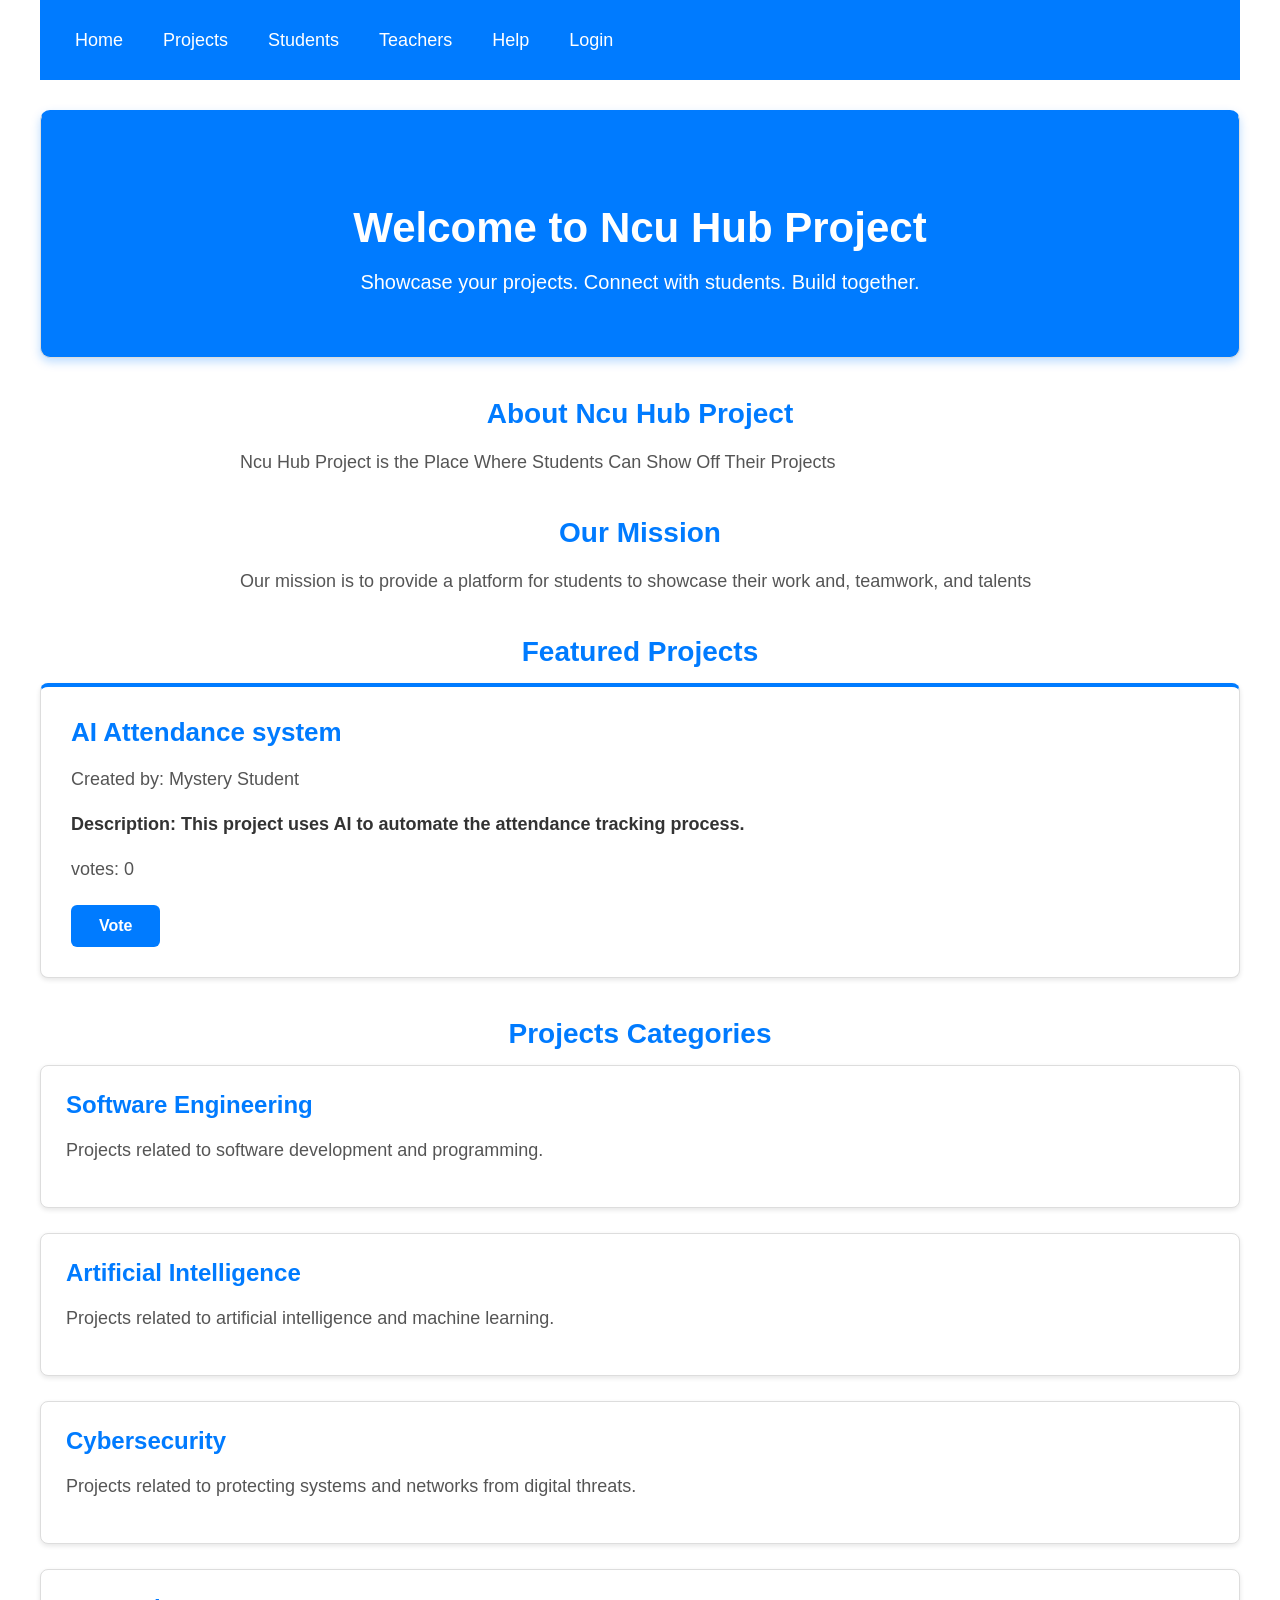
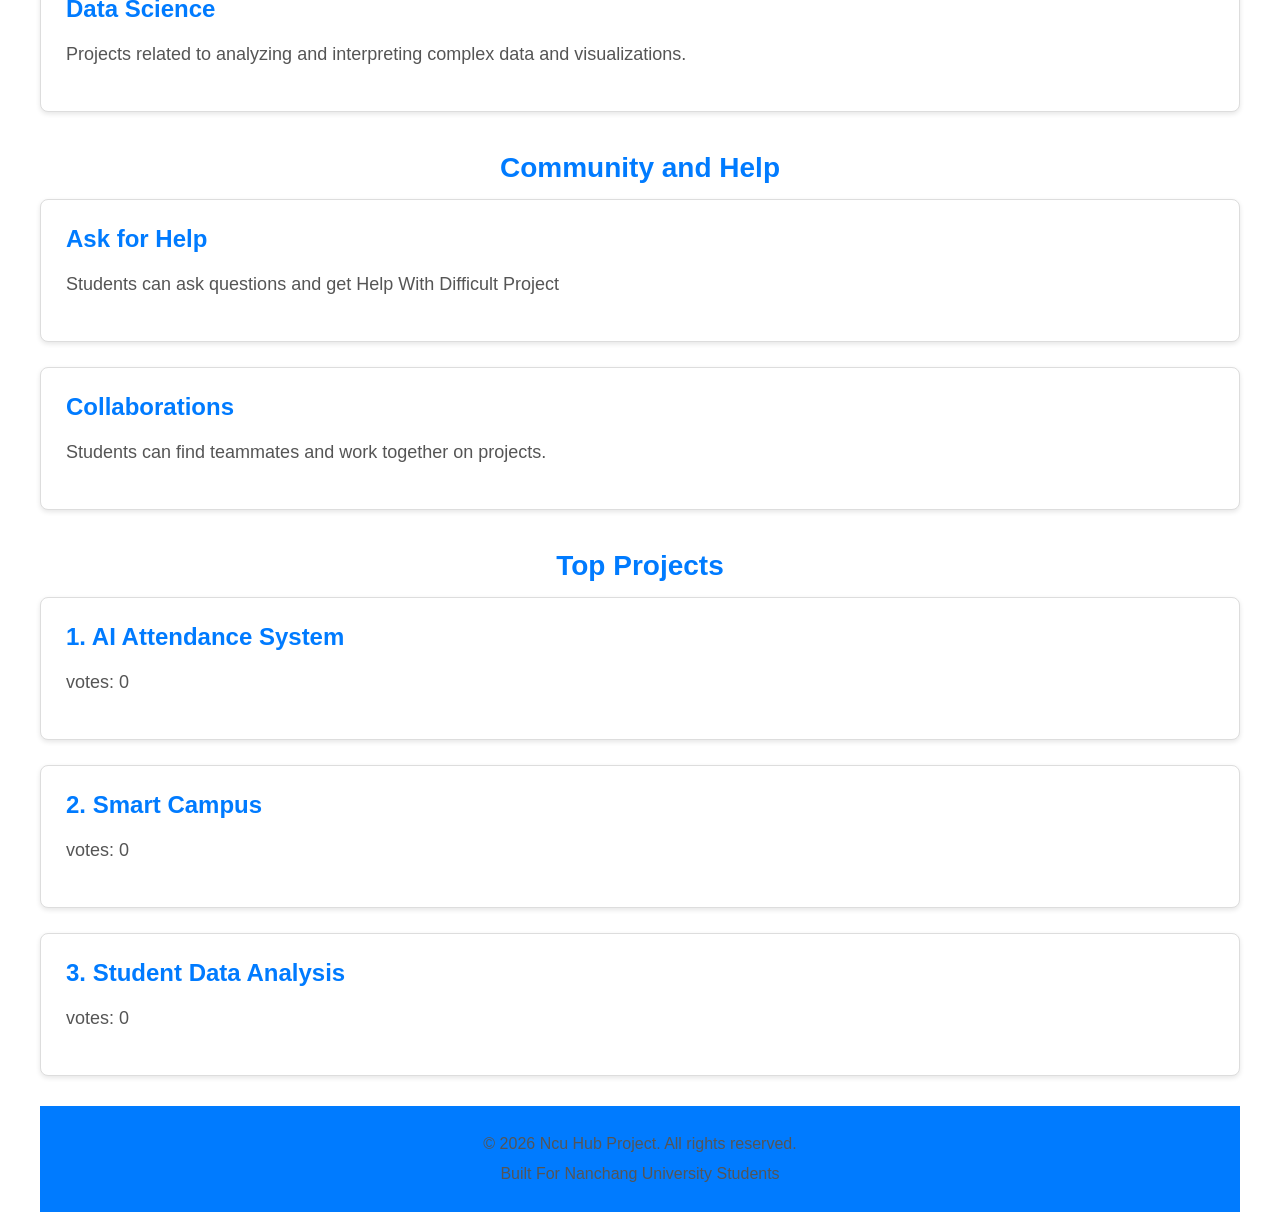
==== index.html @ 64fd05d2 "Initial NCU Hub project setup" ====
<!DOCTYPE html>
<html lang="en">

<head>
    <meta charset="UTF-8">
    <meta name ="viewport" content="width=device-width, initial-scale=1.0">
    <link rel="stylesheet" href="css/style.css">
</head>

<body>
    <nav>
        <a href="home.html">Home</a>
        <a href="projects.html">Projects</a>
        <a href="students.html">Students</a>
        <a href="teachers.html">Teachers</a>
        <a href="help.html">Help</a>
        <a href="login.html">Login</a>
    </nav>

    <section class="hero">
        <h1>Welcome to Ncu Hub Project</h1>
        <p>Showcase your projects. Connect with students. Build together.</p>
    </section>

    <h2>About Ncu Hub Project</h2>
    <p>Ncu Hub Project is the Place Where Students Can Show Off Their Projects</p>
    <h2>Our Mission</h2>
    <p>Our mission is to provide a platform for students to showcase their work and, teamwork, and talents </p>
    <h2>Featured Projects</h2>

    <section class="project-card">
        <h3>AI Attendance system</h3>
        <p>Created by: Mystery Student</p>
        <p>Description: This project uses AI to automate the attendance tracking process.</p>
        <p>votes: 0</p>
        <button>Vote</button>
    </section>

    <h2>Projects Categories</h2>

    <section>
    <h3>Software Engineering</h3>
    <p>Projects related to software development and programming.</p>
    </section>
    
    <section>
    <h3>Artificial Intelligence</h3>
    <p>Projects related to artificial intelligence and machine learning.</p>
    </section>

    <section>
    <h3>Cybersecurity</h3>
    <p>Projects related to protecting systems and networks from digital threats.</p>
    </section>
    
    <section>
    <h3>Data Science</h3>
    <p>Projects related to analyzing and interpreting complex data and visualizations.</p>
    </section>

    <h2>Community and Help</h2>

<section>
    <h3>Ask for Help</h3>
    <p>Students can ask questions and get Help With Difficult Project</p>
</section>

<section>
    <h3>Collaborations</h3>
    <p>Students can find teammates and work together on projects.</p>
</section>

    <h2>Top Projects</h2>  

    <section>
    <h3>1. AI Attendance System</h3>
    <p>votes: 0</p>
</section>

<section>
    <h3>2. Smart Campus</h3>
    <p>votes: 0</p>
    </section>

<section>
    <h3>3. Student Data Analysis</h3>
    <p>votes: 0</p>
    </section>

<footer>
    <p>&copy; 2026 Ncu Hub Project. All rights reserved.</p>
    <p>Built For Nanchang University Students</p>
</footer>
   
</body>
</html>
---- css/style.css ----
body {
    font-family: Arial, sans-serif;
    background-color: white;
    margin: 0 auto;
    max-width: 1200px;
}


p {
    font-size: 18px;
    line-height: 1.6;
    color: #555;
}

section {
    background-color: white;
    padding: 20px;
    margin-bottom: 20px;
    border-radius: 8px;
    border: 1px solid #ddd;
    box-shadow: 0 2px 5px rgba(0, 0, 0, 0.1);
    transition: transform 0.3s;
}

section h3 {
    font-size: 24px;
    margin-top: 0;
    margin-bottom: 10px;
    color: #333;
}

section p {
    line-height: 1.5;
    color: #555;
}

section p:nth-of-type(2) {
    font-weight: bold;
    color: #333;
}

section button {
    background-color: #007bff;
    color: white;
    border: none;
    padding: 10px 18px;
    border-radius: 4px;
    font-size: 16px;
    cursor: pointer;
    transition: background-color 0.3s, transform 0.2s;
}

section button:hover {
    background-color: #0056b3;
}

section:hover {
    transform: translateY(-5px);
    box-shadow: 0 6px 12px rgba(0, 123, 255, 0.2);
}

nav {

    background-color: #007bff;
    padding: 15px 30px;
    height: 50px;
    display: flex;
    align-items: center;
    gap: 30px;
}

nav a {
    color: white;
    text-decoration: none;
    font-size: 18px;
    transition: color 0.3s;
    padding: 5px;
}

nav a:hover {
    color: white;
    border-bottom: 2px solid white;
}

h1 {
    text-align: center;
    font-size: 36px;
    margin-top: 30px;
}

h2 {
    color: #007bff;
    text-align: center;
    font-size: 42px;
    margin-top: 50px;
    margin-bottom: 15px;
}

footer {
    background-color: #007bff;
    color:white;
    text-align: center;
    padding: 20px;
    margin-top: 30px;
}

footer p{
    font-size: 16px;
    margin: 5px;
}

nav a.active {
    color: #007bff;
    font-weight: bold;
}

.project-title {
    text-align: center;
    margin-bottom: 10px;
}

.hero {
    background-color: #007bff;
    color: white;
    text-align: center;
    padding: 60px 20px;
    margin-top: 30px;
    border-radius: 10px;
}

.hero h1 {
    color: white;
    font-size: 42px;
    margin-bottom: 15px;
}

.hero p {
    color: white;
    font-size: 20px;
    margin: 0;
}

h2 {
    color: #007bff;
    font-size: 28px;
    margin-top: 40px;
    margin-bottom: 15px;
}

section h3 {
    color: #007bff;
    font-size: 24px;
    margin-top: 0;
    margin-bottom: 10px;
}

section {
    padding: 25px;
    margin-bottom: 25px;
}

section button {
    background-color: #007bff;
    color: white;
    border: none;
    padding: 12px 24px;
    border-radius: 6px;
    font-size: 16px;
    font-weight: bold;
    cursor: pointer; 
}

section button:hover {
    background-color: #0056b3;

}

h2 + p {
    margin-bottom: 30px;
}

h2 + p {
    max-width: 800px;
    margin-left: auto;
    margin-right: auto;
}

.hero {
    box-shadow: 0 4px 10px rgba(0, 123, 255, 0.25);
}

section:first-of-type {
    border-top: 4px solid #007bff;
}

.project-card {
    border-top: 4px solid #007bff;
    padding: 30px;
}

.project-card p {
    margin-bottom: 12px
}

.project-card button {
    margin-top: 10px;
    padding: 12px 28px;
}

.project-card h3 {
    font-size: 26px;
    margin-bottom: 15px;
}
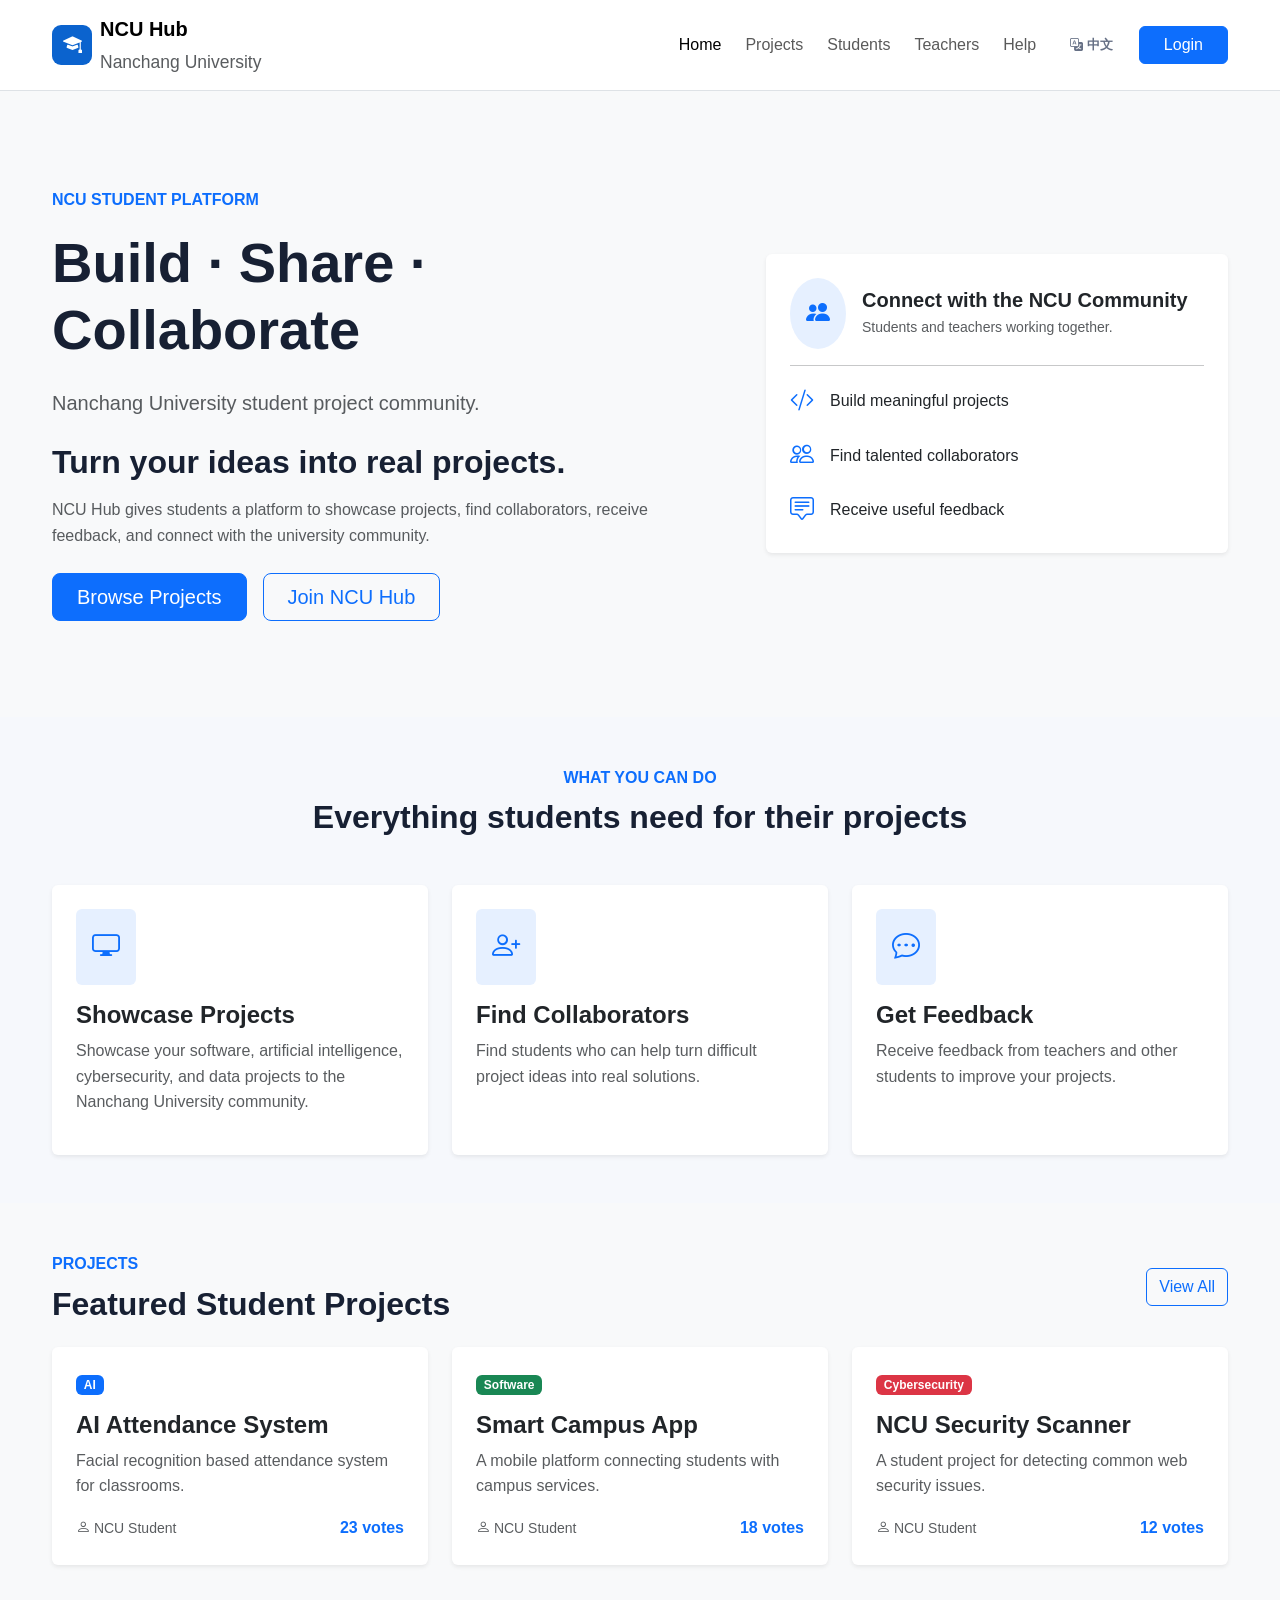
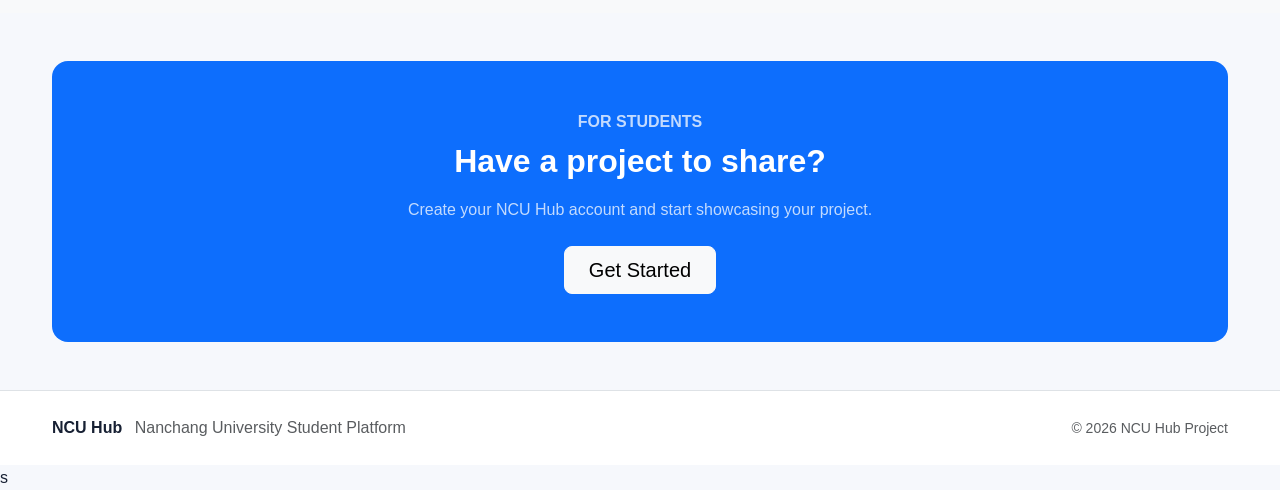
==== commit 90fb7029: "Add complete NCU Hub platform" ====
--- a/index.html
+++ b/index.html
@@ -1,97 +1,809 @@
 <!DOCTYPE html>
 <html lang="en">
-
 <head>
     <meta charset="UTF-8">
-    <meta name ="viewport" content="width=device-width, initial-scale=1.0">
+    <meta name="viewport" content="width=device-width, initial-scale=1.0">
+
+    <title>NCU Hub | Nanchang University</title>
+
+    <link
+        href="https://cdn.jsdelivr.net/npm/bootstrap@5.3.3/dist/css/bootstrap.min.css"
+        rel="stylesheet"
+    >
+
+    <link
+        rel="stylesheet"
+        href="https://cdn.jsdelivr.net/npm/bootstrap-icons@1.11.3/font/bootstrap-icons.min.css"
+    >
+
     <link rel="stylesheet" href="css/style.css">
+
+    <script src="js/script.js" defer></script>
 </head>
 
 <body>
-    <nav>
-        <a href="home.html">Home</a>
-        <a href="projects.html">Projects</a>
-        <a href="students.html">Students</a>
-        <a href="teachers.html">Teachers</a>
-        <a href="help.html">Help</a>
-        <a href="login.html">Login</a>
-    </nav>
-
-    <section class="hero">
-        <h1>Welcome to Ncu Hub Project</h1>
-        <p>Showcase your projects. Connect with students. Build together.</p>
-    </section>
-
-    <h2>About Ncu Hub Project</h2>
-    <p>Ncu Hub Project is the Place Where Students Can Show Off Their Projects</p>
-    <h2>Our Mission</h2>
-    <p>Our mission is to provide a platform for students to showcase their work and, teamwork, and talents </p>
-    <h2>Featured Projects</h2>
-
-    <section class="project-card">
-        <h3>AI Attendance system</h3>
-        <p>Created by: Mystery Student</p>
-        <p>Description: This project uses AI to automate the attendance tracking process.</p>
-        <p>votes: 0</p>
-        <button>Vote</button>
-    </section>
-
-    <h2>Projects Categories</h2>
-
-    <section>
-    <h3>Software Engineering</h3>
-    <p>Projects related to software development and programming.</p>
-    </section>
-    
-    <section>
-    <h3>Artificial Intelligence</h3>
-    <p>Projects related to artificial intelligence and machine learning.</p>
-    </section>
-
-    <section>
-    <h3>Cybersecurity</h3>
-    <p>Projects related to protecting systems and networks from digital threats.</p>
-    </section>
-    
-    <section>
-    <h3>Data Science</h3>
-    <p>Projects related to analyzing and interpreting complex data and visualizations.</p>
-    </section>
-
-    <h2>Community and Help</h2>
-
-<section>
-    <h3>Ask for Help</h3>
-    <p>Students can ask questions and get Help With Difficult Project</p>
+
+<!-- ================= NAVBAR ================= -->
+
+<nav class="navbar navbar-expand-lg bg-white border-bottom sticky-top">
+
+    <div class="container">
+
+        <a class="navbar-brand d-flex align-items-center gap-2" href="index.html">
+
+            <div class="brand-icon">
+                <i class="bi bi-mortarboard-fill"></i>
+            </div>
+
+            <div>
+                <div class="fw-bold">NCU Hub</div>
+
+                <small
+                    class="text-muted"
+                    data-en="Nanchang University"
+                    data-zh="南昌大学"
+                >
+                    Nanchang University
+                </small>
+            </div>
+
+        </a>
+
+        <button
+            class="navbar-toggler"
+            type="button"
+            data-bs-toggle="collapse"
+            data-bs-target="#mainNavbar"
+        >
+            <span class="navbar-toggler-icon"></span>
+        </button>
+
+        <div class="collapse navbar-collapse" id="mainNavbar">
+
+            <ul class="navbar-nav ms-auto align-items-lg-center gap-lg-2">
+
+                <li class="nav-item">
+                    <a
+                        class="nav-link active"
+                        href="index.html"
+                        data-en="Home"
+                        data-zh="首页"
+                    >
+                        Home
+                    </a>
+                </li>
+
+                <li class="nav-item">
+                    <a
+                        class="nav-link"
+                        href="projects.html"
+                        data-en="Projects"
+                        data-zh="项目"
+                    >
+                        Projects
+                    </a>
+                </li>
+
+                <li class="nav-item">
+                    <a
+                        class="nav-link"
+                        href="students.html"
+                        data-en="Students"
+                        data-zh="学生"
+                    >
+                        Students
+                    </a>
+                </li>
+
+                <li class="nav-item">
+                    <a
+                        class="nav-link"
+                        href="teachers.html"
+                        data-en="Teachers"
+                        data-zh="教师"
+                    >
+                        Teachers
+                    </a>
+                </li>
+
+                <li class="nav-item">
+                    <a
+                        class="nav-link"
+                        href="help.html"
+                        data-en="Help"
+                        data-zh="帮助"
+                    >
+                        Help
+                    </a>
+                </li>
+
+                <!-- Language -->
+
+                <li class="nav-item ms-lg-2">
+
+                    <button
+                        type="button"
+                        class="btn btn-outline-primary language-btn"
+                        onclick="
+                            changeLanguage(
+                                localStorage.getItem('language') === 'zh'
+                                ? 'en'
+                                : 'zh'
+                            )
+                        "
+                    >
+                        <i class="bi bi-translate"></i>
+
+                        <span>中文</span>
+                    </button>
+
+                </li>
+
+                <li class="nav-item ms-lg-2">
+
+                    <a
+                        href="login.html"
+                        class="btn btn-primary px-4"
+                        data-en="Login"
+                        data-zh="登录"
+                    >
+                        Login
+                    </a>
+
+                </li>
+
+            </ul>
+
+        </div>
+
+    </div>
+
+</nav>
+
+
+<!-- ================= HERO ================= -->
+
+<section class="py-5 bg-light">
+
+    <div class="container py-5">
+
+        <div class="row align-items-center g-5">
+
+            <div class="col-lg-7">
+
+                <div
+                    class="text-primary fw-semibold mb-3"
+                    data-en="NCU STUDENT PLATFORM"
+                    data-zh="南昌大学学生平台"
+                >
+                    NCU STUDENT PLATFORM
+                </div>
+
+                <h1
+                    class="display-4 fw-bold mb-4"
+                    data-en="Build · Share · Collaborate"
+                    data-zh="创造 · 分享 · 合作"
+                >
+                    Build · Share · Collaborate
+                </h1>
+
+                <p
+                    class="lead text-muted mb-4"
+                    data-en="Nanchang University student project community."
+                    data-zh="南昌大学学生项目交流平台。"
+                >
+                    Nanchang University student project community.
+                </p>
+
+                <h2
+                    class="fw-bold mb-3"
+                    data-en="Turn your ideas into real projects."
+                    data-zh="让你的想法成为真正的项目。"
+                >
+                    Turn your ideas into real projects.
+                </h2>
+
+                <p
+                    class="text-muted mb-4"
+                    data-en="NCU Hub gives students a platform to showcase projects, find collaborators, receive feedback, and connect with the university community."
+                    data-zh="NCU Hub 为学生提供展示项目、寻找合作伙伴、获得反馈以及连接大学社区的平台。"
+                >
+                    NCU Hub gives students a platform to showcase projects,
+                    find collaborators, receive feedback, and connect with
+                    the university community.
+                </p>
+
+                <div class="d-flex flex-wrap gap-3">
+
+                    <a
+                        href="projects.html"
+                        class="btn btn-primary btn-lg px-4"
+                        data-en="Browse Projects"
+                        data-zh="浏览项目"
+                    >
+                        Browse Projects
+                    </a>
+
+                    <a
+                        href="login.html"
+                        class="btn btn-outline-primary btn-lg px-4"
+                        data-en="Join NCU Hub"
+                        data-zh="加入 NCU Hub"
+                    >
+                        Join NCU Hub
+                    </a>
+
+                </div>
+
+            </div>
+
+
+            <div class="col-lg-5">
+
+                <div class="card border-0 shadow-sm">
+
+                    <div class="card-body p-4">
+
+                        <div class="d-flex align-items-center mb-3">
+
+                            <div class="rounded-circle bg-primary bg-opacity-10 p-3 me-3">
+                                <i class="bi bi-people-fill text-primary fs-4"></i>
+                            </div>
+
+                            <div>
+
+                                <h5
+                                    class="mb-1 fw-bold"
+                                    data-en="Connect with the NCU Community"
+                                    data-zh="连接南昌大学社区"
+                                >
+                                    Connect with the NCU Community
+                                </h5>
+
+                                <p
+                                    class="mb-0 text-muted small"
+                                    data-en="Students and teachers working together."
+                                    data-zh="学生和教师共同合作。"
+                                >
+                                    Students and teachers working together.
+                                </p>
+
+                            </div>
+
+                        </div>
+
+                        <hr>
+
+                        <div class="d-flex align-items-center mb-3">
+
+                            <i class="bi bi-code-slash text-primary fs-4 me-3"></i>
+
+                            <span
+                                data-en="Build meaningful projects"
+                                data-zh="创建有意义的项目"
+                            >
+                                Build meaningful projects
+                            </span>
+
+                        </div>
+
+                        <div class="d-flex align-items-center mb-3">
+
+                            <i class="bi bi-people text-primary fs-4 me-3"></i>
+
+                            <span
+                                data-en="Find talented collaborators"
+                                data-zh="寻找优秀的合作伙伴"
+                            >
+                                Find talented collaborators
+                            </span>
+
+                        </div>
+
+                        <div class="d-flex align-items-center">
+
+                            <i class="bi bi-chat-square-text text-primary fs-4 me-3"></i>
+
+                            <span
+                                data-en="Receive useful feedback"
+                                data-zh="获得有价值的反馈"
+                            >
+                                Receive useful feedback
+                            </span>
+
+                        </div>
+
+                    </div>
+
+                </div>
+
+            </div>
+
+        </div>
+
+    </div>
+
 </section>
 
-<section>
-    <h3>Collaborations</h3>
-    <p>Students can find teammates and work together on projects.</p>
+
+<!-- ================= FEATURES ================= -->
+
+<section class="py-5">
+
+    <div class="container">
+
+        <div class="text-center mb-5">
+
+            <div
+                class="text-primary fw-semibold mb-2"
+                data-en="WHAT YOU CAN DO"
+                data-zh="你可以做什么"
+            >
+                WHAT YOU CAN DO
+            </div>
+
+            <h2
+                class="fw-bold"
+                data-en="Everything students need for their projects"
+                data-zh="学生项目所需的一切"
+            >
+                Everything students need for their projects
+            </h2>
+
+        </div>
+
+
+        <div class="row g-4">
+
+            <!-- Showcase -->
+
+            <div class="col-md-4">
+
+                <div class="card h-100 border-0 shadow-sm">
+
+                    <div class="card-body p-4">
+
+                        <div class="bg-primary bg-opacity-10 rounded p-3 d-inline-block mb-3">
+                            <i class="bi bi-display text-primary fs-3"></i>
+                        </div>
+
+                        <h4
+                            class="fw-bold"
+                            data-en="Showcase Projects"
+                            data-zh="展示项目"
+                        >
+                            Showcase Projects
+                        </h4>
+
+                        <p
+                            class="text-muted"
+                            data-en="Showcase your software, artificial intelligence, cybersecurity, and data projects to the Nanchang University community."
+                            data-zh="向南昌大学社区展示你的软件、人工智能、网络安全和数据项目。"
+                        >
+                            Showcase your software, artificial intelligence,
+                            cybersecurity, and data projects to the
+                            Nanchang University community.
+                        </p>
+
+                    </div>
+
+                </div>
+
+            </div>
+
+
+            <!-- Collaborators -->
+
+            <div class="col-md-4">
+
+                <div class="card h-100 border-0 shadow-sm">
+
+                    <div class="card-body p-4">
+
+                        <div class="bg-primary bg-opacity-10 rounded p-3 d-inline-block mb-3">
+                            <i class="bi bi-person-plus text-primary fs-3"></i>
+                        </div>
+
+                        <h4
+                            class="fw-bold"
+                            data-en="Find Collaborators"
+                            data-zh="寻找合作伙伴"
+                        >
+                            Find Collaborators
+                        </h4>
+
+                        <p
+                            class="text-muted"
+                            data-en="Find students who can help turn difficult project ideas into real solutions."
+                            data-zh="寻找可以帮助你将困难项目想法变成现实解决方案的学生。"
+                        >
+                            Find students who can help turn difficult
+                            project ideas into real solutions.
+                        </p>
+
+                    </div>
+
+                </div>
+
+            </div>
+
+
+            <!-- Feedback -->
+
+            <div class="col-md-4">
+
+                <div class="card h-100 border-0 shadow-sm">
+
+                    <div class="card-body p-4">
+
+                        <div class="bg-primary bg-opacity-10 rounded p-3 d-inline-block mb-3">
+                            <i class="bi bi-chat-dots text-primary fs-3"></i>
+                        </div>
+
+                        <h4
+                            class="fw-bold"
+                            data-en="Get Feedback"
+                            data-zh="获得反馈"
+                        >
+                            Get Feedback
+                        </h4>
+
+                        <p
+                            class="text-muted"
+                            data-en="Receive feedback from teachers and other students to improve your projects."
+                            data-zh="获得教师和其他学生的反馈，改进你的项目。"
+                        >
+                            Receive feedback from teachers and other students
+                            to improve your projects.
+                        </p>
+
+                    </div>
+
+                </div>
+
+            </div>
+
+        </div>
+
+    </div>
+
 </section>
 
-    <h2>Top Projects</h2>  
-
-    <section>
-    <h3>1. AI Attendance System</h3>
-    <p>votes: 0</p>
+
+<!-- ================= FEATURED PROJECTS ================= -->
+
+<section class="py-5 bg-light">
+
+    <div class="container">
+
+        <div class="d-flex justify-content-between align-items-center mb-4">
+
+            <div>
+
+                <div
+                    class="text-primary fw-semibold mb-2"
+                    data-en="PROJECTS"
+                    data-zh="项目"
+                >
+                    PROJECTS
+                </div>
+
+                <h2
+                    class="fw-bold mb-0"
+                    data-en="Featured Student Projects"
+                    data-zh="精选学生项目"
+                >
+                    Featured Student Projects
+                </h2>
+
+            </div>
+
+            <a
+                href="projects.html"
+                class="btn btn-outline-primary"
+                data-en="View All"
+                data-zh="查看全部"
+            >
+                View All
+            </a>
+
+        </div>
+
+
+        <div class="row g-4">
+
+            <!-- AI Project -->
+
+            <div class="col-md-4">
+
+                <div class="card h-100 border-0 shadow-sm">
+
+                    <div class="card-body p-4">
+
+                        <span
+                            class="badge bg-primary mb-3"
+                            data-en="AI"
+                            data-zh="人工智能"
+                        >
+                            AI
+                        </span>
+
+                        <h4 class="fw-bold">
+                            AI Attendance System
+                        </h4>
+
+                        <p
+                            class="text-muted"
+                            data-en="Facial recognition based attendance system for classrooms."
+                            data-zh="基于人脸识别的课堂智能考勤系统。"
+                        >
+                            Facial recognition based attendance system
+                            for classrooms.
+                        </p>
+
+                        <div class="d-flex justify-content-between align-items-center">
+
+                            <small class="text-muted">
+                                <i class="bi bi-person"></i>
+
+                                <span
+                                    data-en="NCU Student"
+                                    data-zh="南昌大学学生"
+                                >
+                                    NCU Student
+                                </span>
+
+                            </small>
+
+                            <span class="fw-bold text-primary">
+                                <span id="topAiVotes">25</span>
+                                <span
+                                    data-en=" votes"
+                                    data-zh=" 票"
+                                >
+                                    votes
+                                </span>
+                            </span>
+
+                        </div>
+
+                    </div>
+
+                </div>
+
+            </div>
+
+
+            <!-- Smart Campus -->
+
+            <div class="col-md-4">
+
+                <div class="card h-100 border-0 shadow-sm">
+
+                    <div class="card-body p-4">
+
+                        <span
+                            class="badge bg-success mb-3"
+                            data-en="Software"
+                            data-zh="软件工程"
+                        >
+                            Software
+                        </span>
+
+                        <h4 class="fw-bold">
+                            Smart Campus App
+                        </h4>
+
+                        <p
+                            class="text-muted"
+                            data-en="A mobile platform connecting students with campus services."
+                            data-zh="连接学生与校园服务的移动平台。"
+                        >
+                            A mobile platform connecting students with
+                            campus services.
+                        </p>
+
+                        <div class="d-flex justify-content-between align-items-center">
+
+                            <small class="text-muted">
+
+                                <i class="bi bi-person"></i>
+
+                                <span
+                                    data-en="NCU Student"
+                                    data-zh="南昌大学学生"
+                                >
+                                    NCU Student
+                                </span>
+
+                            </small>
+
+                            <span class="fw-bold text-primary">
+
+                                <span id="topCampusVotes">18</span>
+
+                                <span
+                                    data-en=" votes"
+                                    data-zh=" 票"
+                                >
+                                    votes
+                                </span>
+
+                            </span>
+
+                        </div>
+
+                    </div>
+
+                </div>
+
+            </div>
+
+
+            <!-- Security -->
+
+            <div class="col-md-4">
+
+                <div class="card h-100 border-0 shadow-sm">
+
+                    <div class="card-body p-4">
+
+                        <span
+                            class="badge bg-danger mb-3"
+                            data-en="Cybersecurity"
+                            data-zh="网络安全"
+                        >
+                            Cybersecurity
+                        </span>
+
+                        <h4 class="fw-bold">
+                            NCU Security Scanner
+                        </h4>
+
+                        <p
+                            class="text-muted"
+                            data-en="A student project for detecting common web security issues."
+                            data-zh="用于检测常见 Web 安全问题的学生项目。"
+                        >
+                            A student project for detecting common web
+                            security issues.
+                        </p>
+
+                        <div class="d-flex justify-content-between align-items-center">
+
+                            <small class="text-muted">
+
+                                <i class="bi bi-person"></i>
+
+                                <span
+                                    data-en="NCU Student"
+                                    data-zh="南昌大学学生"
+                                >
+                                    NCU Student
+                                </span>
+
+                            </small>
+
+                            <span class="fw-bold text-primary">
+
+                                12
+
+                                <span
+                                    data-en=" votes"
+                                    data-zh=" 票"
+                                >
+                                    votes
+                                </span>
+
+                            </span>
+
+                        </div>
+
+                    </div>
+
+                </div>
+
+            </div>
+
+        </div>
+
+    </div>
+
 </section>
 
-<section>
-    <h3>2. Smart Campus</h3>
-    <p>votes: 0</p>
-    </section>
-
-<section>
-    <h3>3. Student Data Analysis</h3>
-    <p>votes: 0</p>
-    </section>
-
-<footer>
-    <p>&copy; 2026 Ncu Hub Project. All rights reserved.</p>
-    <p>Built For Nanchang University Students</p>
+
+<!-- ================= CTA ================= -->
+
+<section class="py-5">
+
+    <div class="container">
+
+        <div class="bg-primary text-white rounded-4 p-5 text-center">
+
+            <div
+                class="fw-semibold mb-2 opacity-75"
+                data-en="FOR STUDENTS"
+                data-zh="面向学生"
+            >
+                FOR STUDENTS
+            </div>
+
+            <h2
+                class="fw-bold mb-3"
+                data-en="Have a project to share?"
+                data-zh="有项目想要分享？"
+            >
+                Have a project to share?
+            </h2>
+
+            <p
+                class="mb-4 opacity-75"
+                data-en="Create your NCU Hub account and start showcasing your project."
+                data-zh="创建 NCU Hub 账户并开始展示你的项目。"
+            >
+                Create your NCU Hub account and start showcasing your project.
+            </p>
+
+            <a
+                href="login.html"
+                class="btn btn-light btn-lg px-4"
+                data-en="Get Started"
+                data-zh="开始使用"
+            >
+                Get Started
+            </a>
+
+        </div>
+
+    </div>
+
+</section>
+
+
+<!-- ================= FOOTER ================= -->
+
+<footer class="border-top py-4 bg-white">
+
+    <div class="container">
+
+        <div class="row align-items-center">
+
+            <div class="col-md-6">
+
+                <strong>NCU Hub</strong>
+
+                <span
+                    class="text-muted ms-2"
+                    data-en="Nanchang University Student Platform"
+                    data-zh="南昌大学学生项目交流平台"
+                >
+                    Nanchang University Student Platform
+                </span>
+
+            </div>
+
+            <div class="col-md-6 text-md-end mt-3 mt-md-0">
+
+                <small
+                    class="text-muted"
+                    data-en="© 2026 NCU Hub Project"
+                    data-zh="© 2026 NCU Hub 项目"
+                >
+                    © 2026 NCU Hub Project
+                </small>
+
+            </div>
+
+        </div>
+
+    </div>
+
 </footer>
-   
+
+
+<script
+    src="https://cdn.jsdelivr.net/npm/bootstrap@5.3.3/dist/js/bootstrap.bundle.min.js">
+</script>
+
 </body>
-</html>
-
+</html>s
--- a/css/style.css
+++ b/css/style.css
@@ -1,213 +1,3077 @@
+/* =========================================================
+   NCU HUB
+   GLOBAL DESIGN SYSTEM
+   ========================================================= */
+
+
+* {
+    box-sizing: border-box;
+}
+
+
+html {
+    scroll-behavior: smooth;
+}
+
+
 body {
-    font-family: Arial, sans-serif;
-    background-color: white;
+    margin: 0;
+    font-family:
+        Arial,
+        Helvetica,
+        sans-serif;
+
+    background: #f6f8fc;
+    color: #172033;
+    line-height: 1.6;
+}
+
+
+a {
+    text-decoration: none;
+    color: inherit;
+}
+
+
+button,
+input,
+textarea,
+select {
+    font-family: inherit;
+}
+
+
+.container {
+    max-width: 1200px;
+}
+
+
+/* =========================================================
+   NAVBAR
+   ========================================================= */
+
+.ncu-navbar {
+    height: 76px;
+
+    background: #ffffff;
+
+    border-bottom: 1px solid #e7ebf2;
+
+    position: sticky;
+    top: 0;
+
+    z-index: 1000;
+}
+
+
+.ncu-nav-container {
+    height: 100%;
+
+    display: flex;
+    align-items: center;
+
+    gap: 30px;
+}
+
+
+/* BRAND */
+
+.ncu-brand {
+    display: flex;
+
+    align-items: center;
+
+    gap: 11px;
+
+    min-width: 205px;
+}
+
+
+.brand-icon {
+    width: 40px;
+    height: 40px;
+
+    display: flex;
+    align-items: center;
+    justify-content: center;
+
+    background: #0b63ce;
+
+    color: #ffffff;
+
+    border-radius: 9px;
+
+    font-size: 19px;
+}
+
+
+.ncu-brand strong {
+    display: block;
+
+    font-size: 18px;
+
+    color: #10233f;
+
+    line-height: 1.1;
+}
+
+
+.ncu-brand small {
+    display: block;
+
+    margin-top: 3px;
+
+    color: #7a8699;
+
+    font-size: 10px;
+
+    letter-spacing: .3px;
+}
+
+
+/* NAV LINKS */
+
+.ncu-nav-links {
+    display: flex;
+
+    align-items: center;
+
+    gap: 5px;
+
+    flex: 1;
+}
+
+
+.ncu-nav-links a {
+    position: relative;
+
+    padding: 27px 13px;
+
+    color: #667085;
+
+    font-size: 14px;
+
+    font-weight: 600;
+
+    transition: .2s ease;
+}
+
+
+.ncu-nav-links a:hover {
+    color: #0b63ce;
+}
+
+
+.ncu-nav-links a.active {
+    color: #0b63ce;
+}
+
+
+.ncu-nav-links a.active::after {
+    content: "";
+
+    position: absolute;
+
+    left: 13px;
+    right: 13px;
+
+    bottom: 0;
+
+    height: 3px;
+
+    background: #0b63ce;
+
+    border-radius: 3px 3px 0 0;
+}
+
+
+/* NAV ACTIONS */
+
+.ncu-nav-actions {
+    display: flex;
+
+    align-items: center;
+
+    gap: 12px;
+}
+
+
+.language-btn {
+    border: 0;
+
+    background: transparent;
+
+    color: #667085;
+
+    padding: 9px 10px;
+
+    cursor: pointer;
+
+    font-size: 13px;
+
+    font-weight: 600;
+}
+
+
+.language-btn:hover {
+    color: #0b63ce;
+}
+
+
+.login-btn {
+    display: inline-flex;
+
+    align-items: center;
+
+    gap: 7px;
+
+    padding: 10px 17px;
+
+    background: #0b63ce;
+
+    color: white;
+
+    border-radius: 7px;
+
+    font-size: 13px;
+
+    font-weight: 600;
+
+    transition: .2s;
+}
+
+
+.login-btn:hover {
+    background: #084eaa;
+
+    color: white;
+}
+
+
+/* PROFILE */
+
+.profile-mini {
+    display: flex;
+
+    align-items: center;
+
+    gap: 8px;
+
+    font-size: 13px;
+
+    font-weight: 600;
+
+    color: #344054;
+}
+
+
+.profile-avatar {
+    width: 34px;
+    height: 34px;
+
+    display: flex;
+    align-items: center;
+    justify-content: center;
+
+    border-radius: 50%;
+
+    background: #e9f2ff;
+
+    color: #0b63ce;
+
+    font-size: 13px;
+
+    font-weight: 700;
+}
+
+
+.teacher-avatar {
+    background: #eeeaff;
+
+    color: #6b4fc8;
+}
+
+
+/* =========================================================
+   PAGE HEADER
+   ========================================================= */
+
+.page-header {
+    background: #ffffff;
+
+    border-bottom: 1px solid #e8edf4;
+}
+
+
+.page-header-content {
+    min-height: 205px;
+
+    display: flex;
+
+    align-items: center;
+
+    justify-content: space-between;
+
+    gap: 30px;
+}
+
+
+.page-kicker {
+    display: inline-block;
+
+    margin-bottom: 9px;
+
+    color: #0b63ce;
+
+    font-size: 11px;
+
+    font-weight: 800;
+
+    letter-spacing: 1.5px;
+}
+
+
+.page-header h1 {
+    margin: 0;
+
+    color: #14243d;
+
+    font-size: 34px;
+
+    font-weight: 700;
+
+    letter-spacing: -.5px;
+}
+
+
+.page-header p {
+    margin: 9px 0 0;
+
+    max-width: 650px;
+
+    color: #697586;
+
+    font-size: 15px;
+}
+
+
+.page-header-icon {
+    width: 76px;
+    height: 76px;
+
+    display: flex;
+    align-items: center;
+    justify-content: center;
+
+    border-radius: 16px;
+
+    background: #edf5ff;
+
+    color: #0b63ce;
+
+    font-size: 30px;
+}
+
+
+/* =========================================================
+   MAIN
+   ========================================================= */
+
+.main-content {
+    padding-top: 45px;
+
+    padding-bottom: 65px;
+}
+
+
+.content-section {
+    margin-top: 60px;
+}
+
+
+.section-label {
+    display: block;
+
+    margin-bottom: 7px;
+
+    color: #0b63ce;
+
+    font-size: 10px;
+
+    font-weight: 800;
+
+    letter-spacing: 1.4px;
+}
+
+
+.section-label.light {
+    color: #b9d7ff;
+}
+
+
+.section-heading h2,
+.section-heading-row h2 {
+    margin: 0;
+
+    color: #14243d;
+
+    font-size: 25px;
+
+    font-weight: 700;
+}
+
+
+.section-heading-row {
+    display: flex;
+
+    align-items: flex-end;
+
+    justify-content: space-between;
+
+    margin-bottom: 22px;
+}
+
+
+.section-heading {
+    margin-bottom: 25px;
+}
+
+
+.view-all-link {
+    display: flex;
+
+    align-items: center;
+
+    gap: 7px;
+
+    color: #0b63ce;
+
+    font-size: 13px;
+
+    font-weight: 700;
+}
+
+
+.view-all-link:hover {
+    color: #084eaa;
+}
+
+
+/* =========================================================
+   HOME
+   ========================================================= */
+
+.home-page-header {
+    background:
+        linear-gradient(
+            90deg,
+            #ffffff 0%,
+            #f5f9ff 100%
+        );
+}
+
+
+.home-welcome {
+    display: grid;
+
+    grid-template-columns: 1.6fr 1fr;
+
+    gap: 40px;
+
+    align-items: center;
+
+    padding: 15px 0 10px;
+}
+
+
+.welcome-text h2 {
+    margin: 0 0 15px;
+
+    color: #14243d;
+
+    font-size: 35px;
+
+    line-height: 1.2;
+}
+
+
+.welcome-text p {
+    max-width: 680px;
+
+    color: #697586;
+
+    font-size: 16px;
+
+    line-height: 1.8;
+}
+
+
+.home-buttons {
+    display: flex;
+
+    gap: 12px;
+
+    margin-top: 25px;
+}
+
+
+.btn-primary-ncu {
+    display: inline-flex;
+
+    align-items: center;
+
+    justify-content: center;
+
+    gap: 9px;
+
+    border: 0;
+
+    padding: 12px 20px;
+
+    border-radius: 7px;
+
+    background: #0b63ce;
+
+    color: white;
+
+    font-size: 13px;
+
+    font-weight: 700;
+
+    cursor: pointer;
+
+    transition: .2s;
+}
+
+
+.btn-primary-ncu:hover {
+    background: #084eaa;
+
+    color: white;
+
+    transform: translateY(-1px);
+}
+
+
+.btn-secondary-ncu {
+    display: inline-flex;
+
+    align-items: center;
+
+    gap: 9px;
+
+    padding: 11px 19px;
+
+    border: 1px solid #d5deea;
+
+    border-radius: 7px;
+
+    background: white;
+
+    color: #344054;
+
+    font-size: 13px;
+
+    font-weight: 700;
+}
+
+
+.btn-secondary-ncu:hover {
+    border-color: #0b63ce;
+
+    color: #0b63ce;
+}
+
+
+.welcome-card {
+    padding: 35px;
+
+    background: white;
+
+    border: 1px solid #e3e9f2;
+
+    border-radius: 13px;
+
+    box-shadow:
+        0 10px 30px rgba(24, 45, 75, .05);
+}
+
+
+.welcome-card-icon {
+    width: 50px;
+    height: 50px;
+
+    display: flex;
+    align-items: center;
+    justify-content: center;
+
+    background: #edf5ff;
+
+    color: #0b63ce;
+
+    border-radius: 10px;
+
+    font-size: 22px;
+
+    margin-bottom: 20px;
+}
+
+
+.welcome-card h3 {
+    margin: 0 0 8px;
+
+    font-size: 20px;
+
+    color: #172b4d;
+}
+
+
+.welcome-card p {
+    margin: 0;
+
+    color: #7a8699;
+
+    font-size: 14px;
+}
+
+
+/* =========================================================
+   FEATURE CARDS
+   ========================================================= */
+
+.feature-grid {
+    display: grid;
+
+    grid-template-columns:
+        repeat(3, 1fr);
+
+    gap: 20px;
+}
+
+
+.feature-card {
+    background: white;
+
+    border: 1px solid #e3e9f2;
+
+    border-radius: 11px;
+
+    padding: 27px;
+
+    transition: .2s;
+}
+
+
+.feature-card:hover {
+    transform: translateY(-3px);
+
+    box-shadow:
+        0 12px 30px rgba(24, 45, 75, .07);
+}
+
+
+.feature-icon {
+    width: 44px;
+    height: 44px;
+
+    display: flex;
+    align-items: center;
+    justify-content: center;
+
+    margin-bottom: 18px;
+
+    background: #edf5ff;
+
+    color: #0b63ce;
+
+    border-radius: 9px;
+
+    font-size: 20px;
+}
+
+
+.feature-card h3 {
+    margin: 0 0 9px;
+
+    font-size: 17px;
+
+    color: #172b4d;
+}
+
+
+.feature-card p {
+    margin: 0;
+
+    color: #7a8699;
+
+    font-size: 13px;
+
+    line-height: 1.7;
+}
+
+
+/* =========================================================
+   PROJECT CARDS
+   ========================================================= */
+
+.project-grid {
+    display: grid;
+
+    grid-template-columns:
+        repeat(3, 1fr);
+
+    gap: 20px;
+}
+
+
+.project-card {
+    background: #ffffff;
+
+    border: 1px solid #e1e7ef;
+
+    border-radius: 11px;
+
+    padding: 22px;
+
+    transition: .2s;
+
+    overflow: hidden;
+}
+
+
+.project-card:hover {
+    border-color: #c6d9f2;
+
+    box-shadow:
+        0 12px 30px rgba(24, 45, 75, .07);
+
+    transform: translateY(-2px);
+}
+
+
+.project-card-top {
+    display: flex;
+
+    align-items: center;
+
+    justify-content: space-between;
+
+    margin-bottom: 20px;
+}
+
+
+.project-category {
+    display: inline-flex;
+
+    align-items: center;
+
+    padding: 5px 9px;
+
+    border-radius: 5px;
+
+    font-size: 10px;
+
+    font-weight: 800;
+
+    letter-spacing: .2px;
+}
+
+
+.project-category.ai {
+    background: #f0ebff;
+
+    color: #6741c4;
+}
+
+
+.project-category.software {
+    background: #e9f2ff;
+
+    color: #0b63ce;
+}
+
+
+.project-category.security {
+    background: #e9f8f1;
+
+    color: #218653;
+}
+
+
+.project-category.data {
+    background: #fff2df;
+
+    color: #b96b00;
+}
+
+
+.project-status {
+    color: #98a2b3;
+
+    font-size: 10px;
+}
+
+
+.project-main-icon {
+    width: 46px;
+    height: 46px;
+
+    display: flex;
+    align-items: center;
+    justify-content: center;
+
+    margin-bottom: 15px;
+
+    background: #f3f6fa;
+
+    color: #475467;
+
+    border-radius: 9px;
+
+    font-size: 20px;
+}
+
+
+.project-card h3 {
+    margin: 0 0 8px;
+
+    font-size: 18px;
+
+    color: #172b4d;
+}
+
+
+.project-card p {
+    min-height: 50px;
+
+    margin: 0;
+
+    color: #7a8699;
+
+    font-size: 13px;
+
+    line-height: 1.7;
+}
+
+
+.project-card-footer,
+.project-meta {
+    display: flex;
+
+    align-items: center;
+
+    justify-content: space-between;
+
+    margin-top: 20px;
+
+    padding-top: 15px;
+
+    border-top: 1px solid #edf0f4;
+
+    color: #7a8699;
+
+    font-size: 11px;
+}
+
+
+.project-card-footer i,
+.project-meta i {
+    margin-right: 4px;
+}
+
+
+.project-author {
+    color: #98a2b3;
+}
+
+
+.vote-button {
+    width: 100%;
+
+    margin-top: 14px;
+
+    padding: 10px;
+
+    border: 1px solid #d8e0eb;
+
+    border-radius: 6px;
+
+    background: white;
+
+    color: #344054;
+
+    font-size: 12px;
+
+    font-weight: 700;
+
+    cursor: pointer;
+}
+
+
+.vote-button:hover {
+    border-color: #0b63ce;
+
+    color: #0b63ce;
+
+    background: #f7fbff;
+}
+
+
+/* =========================================================
+   CTA
+   ========================================================= */
+
+.ncu-cta {
+    display: flex;
+
+    align-items: center;
+
+    justify-content: space-between;
+
+    gap: 30px;
+
+    margin-top: 65px;
+
+    padding: 35px 40px;
+
+    background: #0b63ce;
+
+    border-radius: 13px;
+
+    color: white;
+}
+
+
+.ncu-cta h2 {
+    margin: 0 0 7px;
+
+    font-size: 25px;
+}
+
+
+.ncu-cta p {
+    margin: 0;
+
+    max-width: 650px;
+
+    color: #d9eaff;
+
+    font-size: 13px;
+}
+
+
+.cta-button {
+    display: inline-flex;
+
+    align-items: center;
+
+    gap: 8px;
+
+    padding: 12px 18px;
+
+    background: white;
+
+    color: #0b63ce;
+
+    border-radius: 7px;
+
+    font-size: 13px;
+
+    font-weight: 700;
+
+    white-space: nowrap;
+}
+
+
+.cta-button:hover {
+    color: #084eaa;
+
+    background: #f3f8ff;
+}
+
+
+/* =========================================================
+   PROJECT PAGE TOOLBAR
+   ========================================================= */
+
+.projects-toolbar {
+    padding: 20px;
+
+    background: white;
+
+    border: 1px solid #e2e8f0;
+
+    border-radius: 11px;
+
+    margin-bottom: 30px;
+}
+
+
+.project-search {
+    position: relative;
+
+    margin-bottom: 18px;
+}
+
+
+.project-search i,
+.help-search i {
+    position: absolute;
+
+    left: 15px;
+
+    top: 50%;
+
+    transform: translateY(-50%);
+
+    color: #98a2b3;
+}
+
+
+.project-search input,
+.help-search input {
+    width: 100%;
+
+    padding: 12px 15px 12px 43px;
+
+    border: 1px solid #d9e1ec;
+
+    border-radius: 7px;
+
+    outline: none;
+
+    color: #344054;
+
+    font-size: 13px;
+}
+
+
+.project-search input:focus,
+.help-search input:focus {
+    border-color: #0b63ce;
+
+    box-shadow:
+        0 0 0 3px rgba(11, 99, 206, .08);
+}
+
+
+.category-filters {
+    display: flex;
+
+    flex-wrap: wrap;
+
+    gap: 8px;
+}
+
+
+.filter-btn {
+    padding: 8px 13px;
+
+    border: 1px solid #dce3ec;
+
+    background: white;
+
+    color: #667085;
+
+    border-radius: 6px;
+
+    font-size: 11px;
+
+    font-weight: 700;
+
+    cursor: pointer;
+}
+
+
+.filter-btn:hover,
+.filter-btn.active {
+    border-color: #0b63ce;
+
+    background: #edf5ff;
+
+    color: #0b63ce;
+}
+
+
+/* =========================================================
+   DASHBOARD
+   ========================================================= */
+
+.dashboard-header {
+    background:
+        linear-gradient(
+            90deg,
+            #ffffff 0%,
+            #f7faff 100%
+        );
+}
+
+
+.stats-grid {
+    display: grid;
+
+    grid-template-columns:
+        repeat(4, 1fr);
+
+    gap: 16px;
+
+    margin-bottom: 25px;
+}
+
+
+.stat-card {
+    display: flex;
+
+    align-items: center;
+
+    gap: 14px;
+
+    padding: 20px;
+
+    background: white;
+
+    border: 1px solid #e2e8f0;
+
+    border-radius: 10px;
+}
+
+
+.stat-icon {
+    width: 43px;
+    height: 43px;
+
+    display: flex;
+
+    align-items: center;
+
+    justify-content: center;
+
+    border-radius: 9px;
+
+    font-size: 19px;
+}
+
+
+.stat-icon.blue {
+    background: #e9f2ff;
+    color: #0b63ce;
+}
+
+
+.stat-icon.green {
+    background: #e8f7ef;
+    color: #218653;
+}
+
+
+.stat-icon.purple {
+    background: #f0ebff;
+    color: #6741c4;
+}
+
+
+.stat-icon.orange {
+    background: #fff2df;
+    color: #b96b00;
+}
+
+
+.stat-card span {
+    display: block;
+
+    color: #7a8699;
+
+    font-size: 11px;
+
+    margin-bottom: 2px;
+}
+
+
+.stat-card strong {
+    display: block;
+
+    color: #172b4d;
+
+    font-size: 23px;
+
+    line-height: 1.2;
+}
+
+
+/* DASHBOARD GRID */
+
+.dashboard-grid {
+    display: grid;
+
+    grid-template-columns:
+        1.6fr 1fr;
+
+    gap: 22px;
+
+    align-items: start;
+}
+
+
+.dashboard-card {
+    background: white;
+
+    border: 1px solid #e2e8f0;
+
+    border-radius: 11px;
+
+    padding: 25px;
+
+    margin-bottom: 22px;
+}
+
+
+.dashboard-card-header {
+    display: flex;
+
+    align-items: flex-start;
+
+    justify-content: space-between;
+
+    gap: 20px;
+
+    margin-bottom: 22px;
+}
+
+
+.dashboard-card-header h2 {
+    margin: 0;
+
+    color: #172b4d;
+
+    font-size: 20px;
+}
+
+
+.dashboard-card-header p {
+    margin: 6px 0 0;
+
+    color: #7a8699;
+
+    font-size: 12px;
+}
+
+
+/* QUICK ACTIONS */
+
+.quick-actions {
+    display: flex;
+
+    flex-direction: column;
+}
+
+
+.quick-actions a {
+    display: flex;
+
+    align-items: center;
+
+    gap: 12px;
+
+    padding: 14px 2px;
+
+    border-bottom: 1px solid #edf0f4;
+
+    color: #344054;
+
+    font-size: 13px;
+
+    font-weight: 600;
+}
+
+
+.quick-actions a:last-child {
+    border-bottom: 0;
+}
+
+
+.quick-actions a i:first-child {
+    width: 27px;
+
+    color: #0b63ce;
+
+    font-size: 17px;
+}
+
+
+.quick-actions a i:last-child {
+    margin-left: auto;
+
+    color: #98a2b3;
+}
+
+
+/* INFO CARD */
+
+.info-card {
+    padding: 25px;
+
+    background: #f5f9ff;
+
+    border: 1px solid #dceafe;
+
+    border-radius: 11px;
+}
+
+
+.info-icon {
+    width: 40px;
+    height: 40px;
+
+    display: flex;
+
+    align-items: center;
+
+    justify-content: center;
+
+    background: #e4efff;
+
+    color: #0b63ce;
+
+    border-radius: 8px;
+
+    margin-bottom: 15px;
+}
+
+
+.info-card h3 {
+    margin: 0 0 8px;
+
+    color: #17345d;
+
+    font-size: 17px;
+}
+
+
+.info-card p {
+    margin: 0;
+
+    color: #607089;
+
+    font-size: 12px;
+
+    line-height: 1.7;
+}
+
+
+/* SMALL ACTION */
+
+.small-action {
+    display: inline-flex;
+
+    align-items: center;
+
+    gap: 6px;
+
+    padding: 8px 11px;
+
+    border: 1px solid #d8e2ee;
+
+    border-radius: 6px;
+
+    background: white;
+
+    color: #0b63ce;
+
+    font-size: 11px;
+
+    font-weight: 700;
+
+    cursor: pointer;
+}
+
+
+.small-action:hover {
+    border-color: #0b63ce;
+
+    background: #f5f9ff;
+}
+
+
+/* ACTIVITY */
+
+.activity-list {
+    display: flex;
+
+    flex-direction: column;
+}
+
+
+.activity-item {
+    display: flex;
+
+    gap: 13px;
+
+    padding: 15px 0;
+
+    border-bottom: 1px solid #edf0f4;
+}
+
+
+.activity-item:last-child {
+    border-bottom: 0;
+}
+
+
+.activity-icon {
+    width: 35px;
+    height: 35px;
+
+    flex-shrink: 0;
+
+    display: flex;
+
+    align-items: center;
+
+    justify-content: center;
+
+    background: #edf5ff;
+
+    color: #0b63ce;
+
+    border-radius: 50%;
+
+    font-size: 13px;
+}
+
+
+.activity-item strong {
+    display: block;
+
+    color: #344054;
+
+    font-size: 12px;
+}
+
+
+.activity-item p {
+    margin: 3px 0;
+
+    color: #7a8699;
+
+    font-size: 11px;
+}
+
+
+.activity-item small {
+    color: #98a2b3;
+
+    font-size: 10px;
+}
+
+
+/* =========================================================
+   FORMS
+   ========================================================= */
+
+.project-form,
+.login-form {
+    width: 100%;
+}
+
+
+.form-grid {
+    display: grid;
+
+    grid-template-columns:
+        repeat(2, 1fr);
+
+    gap: 18px;
+}
+
+
+.form-group {
+    margin-bottom: 18px;
+}
+
+
+.form-group label {
+    display: block;
+
+    margin-bottom: 7px;
+
+    color: #344054;
+
+    font-size: 12px;
+
+    font-weight: 700;
+}
+
+
+.form-group input,
+.form-group select,
+.form-group textarea {
+    width: 100%;
+
+    padding: 11px 13px;
+
+    border: 1px solid #d9e1ec;
+
+    border-radius: 7px;
+
+    outline: none;
+
+    background: white;
+
+    color: #344054;
+
+    font-size: 13px;
+
+    transition: .2s;
+}
+
+
+.form-group textarea {
+    resize: vertical;
+}
+
+
+.form-group input:focus,
+.form-group select:focus,
+.form-group textarea:focus {
+    border-color: #0b63ce;
+
+    box-shadow:
+        0 0 0 3px rgba(11, 99, 206, .08);
+}
+
+
+.form-message {
+    min-height: 20px;
+
+    margin-bottom: 10px;
+
+    font-size: 12px;
+
+    font-weight: 600;
+}
+
+
+/* =========================================================
+   TEACHER PROJECT LIST
+   ========================================================= */
+
+.teacher-project-list,
+.dashboard-project-list {
+    display: flex;
+
+    flex-direction: column;
+
+    gap: 12px;
+}
+
+
+.teacher-project-item,
+.student-project-item {
+    padding: 17px;
+
+    border: 1px solid #e5eaf1;
+
+    border-radius: 8px;
+
+    background: #fbfcfe;
+}
+
+
+.teacher-project-item h3,
+.student-project-item h3 {
+    margin: 0 0 5px;
+
+    color: #172b4d;
+
+    font-size: 15px;
+}
+
+
+.teacher-project-item p,
+.student-project-item p {
+    margin: 5px 0;
+
+    color: #7a8699;
+
+    font-size: 12px;
+}
+
+
+.teacher-project-actions {
+    display: flex;
+
+    gap: 8px;
+
+    margin-top: 12px;
+}
+
+
+/* SELECTED PROJECT */
+
+.selected-project {
+    margin-bottom: 20px;
+
+    padding: 13px 15px;
+
+    border: 1px solid #cfe0f7;
+
+    border-radius: 7px;
+
+    background: #f4f9ff;
+
+    color: #24486f;
+
+    font-size: 13px;
+
+    font-weight: 600;
+}
+
+
+/* =========================================================
+   HELP
+   ========================================================= */
+
+.help-search-section {
+    margin-bottom: 45px;
+}
+
+
+.help-search {
+    position: relative;
+
+    max-width: 700px;
+
+    margin: auto;
+}
+
+
+.help-category-grid {
+    display: grid;
+
+    grid-template-columns:
+        repeat(4, 1fr);
+
+    gap: 16px;
+}
+
+
+.help-category-card {
+    padding: 22px;
+
+    background: white;
+
+    border: 1px solid #e2e8f0;
+
+    border-radius: 10px;
+}
+
+
+.help-icon {
+    width: 43px;
+    height: 43px;
+
+    display: flex;
+
+    align-items: center;
+
+    justify-content: center;
+
+    margin-bottom: 15px;
+
+    border-radius: 8px;
+
+    font-size: 18px;
+}
+
+
+.help-icon.blue {
+    background: #e9f2ff;
+    color: #0b63ce;
+}
+
+
+.help-icon.green {
+    background: #e8f7ef;
+    color: #218653;
+}
+
+
+.help-icon.purple {
+    background: #f0ebff;
+    color: #6741c4;
+}
+
+
+.help-icon.orange {
+    background: #fff2df;
+    color: #b96b00;
+}
+
+
+.help-category-card h3 {
+    margin: 0 0 7px;
+
+    color: #172b4d;
+
+    font-size: 15px;
+}
+
+
+.help-category-card p {
+    margin: 0;
+
+    color: #7a8699;
+
+    font-size: 11px;
+
+    line-height: 1.7;
+}
+
+
+/* QUESTIONS */
+
+.questions-list {
+    display: flex;
+
+    flex-direction: column;
+
+    gap: 12px;
+}
+
+
+.question-card {
+    display: flex;
+
+    align-items: flex-start;
+
+    gap: 16px;
+
+    padding: 20px;
+
+    background: white;
+
+    border: 1px solid #e2e8f0;
+
+    border-radius: 9px;
+}
+
+
+.question-icon {
+    width: 42px;
+    height: 42px;
+
+    flex-shrink: 0;
+
+    display: flex;
+
+    align-items: center;
+
+    justify-content: center;
+
+    background: #edf5ff;
+
+    color: #0b63ce;
+
+    border-radius: 8px;
+}
+
+
+.question-content {
+    flex: 1;
+}
+
+
+.question-category {
+    color: #0b63ce;
+
+    font-size: 10px;
+
+    font-weight: 800;
+
+    text-transform: uppercase;
+
+    letter-spacing: .5px;
+}
+
+
+.question-content h3 {
+    margin: 5px 0 5px;
+
+    color: #172b4d;
+
+    font-size: 15px;
+}
+
+
+.question-content p {
+    margin: 0 0 6px;
+
+    color: #7a8699;
+
+    font-size: 12px;
+}
+
+
+.question-content small {
+    color: #98a2b3;
+
+    font-size: 10px;
+}
+
+
+.question-answers {
+    min-width: 65px;
+
+    text-align: center;
+
+    padding: 8px;
+
+    border-left: 1px solid #edf0f4;
+}
+
+
+.question-answers strong {
+    display: block;
+
+    color: #172b4d;
+
+    font-size: 17px;
+}
+
+
+.question-answers span {
+    color: #98a2b3;
+
+    font-size: 9px;
+}
+
+
+/* COLLABORATION */
+
+.collaboration-grid {
+    display: grid;
+
+    grid-template-columns:
+        repeat(3, 1fr);
+
+    gap: 15px;
+}
+
+
+.collaboration-card {
+    display: flex;
+
+    flex-direction: column;
+
+    justify-content: space-between;
+
+    gap: 20px;
+
+    padding: 20px;
+
+    background: white;
+
+    border: 1px solid #e2e8f0;
+
+    border-radius: 9px;
+}
+
+
+.collaboration-card h3 {
+    margin: 10px 0 5px;
+
+    font-size: 15px;
+
+    color: #172b4d;
+}
+
+
+.collaboration-card p {
+    margin: 0;
+
+    color: #7a8699;
+
+    font-size: 11px;
+}
+
+
+/* =========================================================
+   LOGIN
+   ========================================================= */
+
+.login-page {
+    min-height: calc(100vh - 76px);
+
+    display: flex;
+
+    align-items: center;
+
+    justify-content: center;
+
+    padding: 50px 20px;
+
+    background: #f6f8fc;
+}
+
+
+.login-container {
+    width: 100%;
+
+    max-width: 1000px;
+
+    display: grid;
+
+    grid-template-columns: 1fr 1.05fr;
+
+    background: white;
+
+    border: 1px solid #e0e6ef;
+
+    border-radius: 14px;
+
+    overflow: hidden;
+
+    box-shadow:
+        0 15px 45px rgba(25, 47, 75, .08);
+}
+
+
+.login-intro {
+    padding: 50px;
+
+    background: #0b63ce;
+
+    color: white;
+}
+
+
+.login-intro .page-kicker {
+    color: #bcdcff;
+}
+
+
+.login-logo {
+    width: 58px;
+    height: 58px;
+
+    display: flex;
+
+    align-items: center;
+
+    justify-content: center;
+
+    margin: 45px 0 25px;
+
+    background: rgba(255,255,255,.14);
+
+    border: 1px solid rgba(255,255,255,.2);
+
+    border-radius: 12px;
+
+    font-size: 26px;
+}
+
+
+.login-intro h1 {
+    margin: 0 0 13px;
+
+    font-size: 31px;
+}
+
+
+.login-intro > p {
+    max-width: 380px;
+
+    margin: 0;
+
+    color: #dcecff;
+
+    font-size: 14px;
+
+    line-height: 1.8;
+}
+
+
+.login-features {
+    display: flex;
+
+    flex-direction: column;
+
+    gap: 17px;
+
+    margin-top: 38px;
+}
+
+
+.login-features div {
+    display: flex;
+
+    align-items: center;
+
+    gap: 11px;
+
+    color: #eef6ff;
+
+    font-size: 12px;
+}
+
+
+.login-features i {
+    width: 28px;
+
+    color: #bcdcff;
+
+    font-size: 16px;
+}
+
+
+.login-form-container {
+    padding: 50px;
+}
+
+
+.login-form-header {
+    margin-bottom: 28px;
+}
+
+
+.login-form-header h2 {
+    margin: 0 0 7px;
+
+    color: #172b4d;
+
+    font-size: 27px;
+}
+
+
+.login-form-header p {
+    margin: 0;
+
+    color: #7a8699;
+
+    font-size: 12px;
+}
+
+
+/* ROLE */
+
+.role-selection {
+    display: grid;
+
+    grid-template-columns: 1fr 1fr;
+
+    gap: 10px;
+
+    margin-bottom: 23px;
+}
+
+
+.role-option {
+    cursor: pointer;
+}
+
+
+.role-option input {
+    display: none;
+}
+
+
+.role-content {
+    display: flex;
+
+    align-items: center;
+
+    gap: 10px;
+
+    padding: 13px;
+
+    border: 1px solid #dce3ec;
+
+    border-radius: 7px;
+
+    color: #667085;
+}
+
+
+.role-option input:checked
++ .role-content {
+    border-color: #0b63ce;
+
+    background: #f3f8ff;
+
+    color: #0b63ce;
+}
+
+
+.role-content > i {
+    font-size: 19px;
+}
+
+
+.role-content strong {
+    display: block;
+
+    color: #344054;
+
+    font-size: 12px;
+}
+
+
+.role-content small {
+    display: block;
+
+    margin-top: 2px;
+
+    color: #98a2b3;
+
+    font-size: 9px;
+}
+
+
+/* LOGIN INPUT */
+
+.input-with-icon {
+    position: relative;
+}
+
+
+.input-with-icon > i {
+    position: absolute;
+
+    left: 13px;
+
+    top: 50%;
+
+    transform: translateY(-50%);
+
+    color: #98a2b3;
+}
+
+
+.input-with-icon input {
+    padding-left: 38px;
+}
+
+
+.toggle-password {
+    position: absolute;
+
+    right: 10px;
+
+    top: 50%;
+
+    transform: translateY(-50%);
+
+    border: 0;
+
+    background: transparent;
+
+    color: #98a2b3;
+
+    cursor: pointer;
+}
+
+
+.login-submit {
+    width: 100%;
+
+    margin-top: 5px;
+}
+
+
+.prototype-notice {
+    display: flex;
+
+    gap: 10px;
+
+    margin-top: 25px;
+
+    padding: 13px;
+
+    background: #f8fafc;
+
+    border: 1px solid #e8edf3;
+
+    border-radius: 7px;
+}
+
+
+.prototype-notice i {
+    color: #0b63ce;
+
+    margin-top: 2px;
+}
+
+
+.prototype-notice p {
+    margin: 0;
+
+    color: #7a8699;
+
+    font-size: 10px;
+
+    line-height: 1.6;
+}
+
+
+/* =========================================================
+   FOOTER
+   ========================================================= */
+
+.ncu-footer {
+    background: #ffffff;
+
+    border-top: 1px solid #e3e8ef;
+}
+
+
+.footer-content {
+    min-height: 85px;
+
+    display: flex;
+
+    align-items: center;
+
+    justify-content: space-between;
+
+    gap: 20px;
+}
+
+
+.footer-content strong {
+    color: #172b4d;
+
+    font-size: 14px;
+}
+
+
+.footer-content p {
+    margin: 3px 0 0;
+
+    color: #98a2b3;
+
+    font-size: 10px;
+}
+
+
+/* =========================================================
+   RESPONSIVE
+   ========================================================= */
+
+@media (max-width: 1000px) {
+
+    .ncu-nav-links {
+        gap: 0;
+    }
+
+    .ncu-nav-links a {
+        padding-left: 8px;
+        padding-right: 8px;
+    }
+
+    .ncu-brand {
+        min-width: 175px;
+    }
+
+    .project-grid {
+        grid-template-columns:
+            repeat(2, 1fr);
+    }
+
+    .feature-grid {
+        grid-template-columns:
+            repeat(2, 1fr);
+    }
+
+    .help-category-grid {
+        grid-template-columns:
+            repeat(2, 1fr);
+    }
+
+    .stats-grid {
+        grid-template-columns:
+            repeat(2, 1fr);
+    }
+
+}
+
+
+@media (max-width: 800px) {
+
+    .ncu-navbar {
+        height: auto;
+    }
+
+    .ncu-nav-container {
+        flex-wrap: wrap;
+
+        padding-top: 12px;
+        padding-bottom: 12px;
+
+        gap: 10px;
+    }
+
+    .ncu-nav-links {
+        order: 3;
+
+        width: 100%;
+
+        overflow-x: auto;
+
+        border-top: 1px solid #edf0f4;
+    }
+
+    .ncu-nav-links a {
+        padding: 12px 10px;
+
+        white-space: nowrap;
+    }
+
+    .ncu-nav-links a.active::after {
+        bottom: 0;
+    }
+
+    .page-header-content {
+        min-height: 170px;
+    }
+
+    .home-welcome,
+    .dashboard-grid {
+        grid-template-columns: 1fr;
+    }
+
+    .login-container {
+        grid-template-columns: 1fr;
+    }
+
+    .login-intro {
+        padding: 35px;
+    }
+
+    .login-logo {
+        margin-top: 25px;
+    }
+
+}
+
+
+@media (max-width: 600px) {
+
+    .ncu-nav-actions {
+        margin-left: auto;
+    }
+
+    .profile-mini span {
+        display: none;
+    }
+
+    .ncu-brand small {
+        display: none;
+    }
+
+    .page-header h1 {
+        font-size: 27px;
+    }
+
+    .page-header-icon {
+        display: none;
+    }
+
+    .main-content {
+        padding-top: 30px;
+    }
+
+    .project-grid,
+    .feature-grid,
+    .help-category-grid,
+    .collaboration-grid,
+    .stats-grid {
+        grid-template-columns: 1fr;
+    }
+
+    .home-welcome {
+        gap: 25px;
+    }
+
+    .welcome-text h2 {
+        font-size: 28px;
+    }
+
+    .home-buttons {
+        flex-direction: column;
+    }
+
+    .btn-primary-ncu,
+    .btn-secondary-ncu {
+        width: 100%;
+    }
+
+    .ncu-cta {
+        flex-direction: column;
+
+        align-items: flex-start;
+
+        padding: 28px;
+    }
+
+    .form-grid {
+        grid-template-columns: 1fr;
+    }
+
+    .question-card {
+        flex-wrap: wrap;
+    }
+
+    .question-answers {
+        width: 100%;
+
+        border-left: 0;
+
+        border-top: 1px solid #edf0f4;
+
+        padding-top: 10px;
+    }
+
+    .footer-content {
+        flex-direction: column;
+
+        align-items: flex-start;
+
+        justify-content: center;
+
+        padding: 20px 0;
+    }
+
+    .role-selection {
+        grid-template-columns: 1fr;
+    }
+
+    .login-form-container {
+        padding: 30px 22px;
+    }
+
+}
+
+/* =========================================================
+   NCU HUB - NEW LOGIN DESIGN
+========================================================= */
+
+.ncu-login-page {
+    min-height: 100vh;
+    margin: 0;
+    background: #f5f8fc;
+    color: #102a43;
+}
+
+
+/* =========================================================
+   TOP BAR
+========================================================= */
+
+.login-topbar {
+    height: 68px;
+    background: #ffffff;
+    border-bottom: 1px solid #e4eaf1;
+}
+
+
+.login-topbar-inner {
+    max-width: 1180px;
+    height: 100%;
     margin: 0 auto;
-    max-width: 1200px;
-}
-
-
-p {
-    font-size: 18px;
-    line-height: 1.6;
-    color: #555;
-}
-
-section {
-    background-color: white;
-    padding: 20px;
-    margin-bottom: 20px;
+    padding: 0 24px;
+
+    display: flex;
+    align-items: center;
+    justify-content: space-between;
+}
+
+
+.login-brand {
+    display: flex;
+    align-items: center;
+    gap: 12px;
+    text-decoration: none;
+    color: #102a43;
+}
+
+
+.login-brand-mark {
+    width: 42px;
+    height: 42px;
+
+    display: flex;
+    align-items: center;
+    justify-content: center;
+
+    border-radius: 10px;
+
+    background: #0868bd;
+    color: #ffffff;
+
+    font-size: 13px;
+    font-weight: 800;
+}
+
+
+.login-brand-text {
+    display: flex;
+    flex-direction: column;
+}
+
+
+.login-brand-text strong {
+    font-size: 17px;
+    line-height: 1.1;
+}
+
+
+.login-brand-text span {
+    color: #73849a;
+    font-size: 11px;
+    margin-top: 3px;
+}
+
+
+.login-language {
+    border: 1px solid #dce4ed;
+    background: #ffffff;
+
+    color: #34495e;
+
+    padding: 9px 14px;
     border-radius: 8px;
-    border: 1px solid #ddd;
-    box-shadow: 0 2px 5px rgba(0, 0, 0, 0.1);
-    transition: transform 0.3s;
-}
-
-section h3 {
-    font-size: 24px;
-    margin-top: 0;
-    margin-bottom: 10px;
-    color: #333;
-}
-
-section p {
-    line-height: 1.5;
-    color: #555;
-}
-
-section p:nth-of-type(2) {
-    font-weight: bold;
-    color: #333;
-}
-
-section button {
-    background-color: #007bff;
-    color: white;
-    border: none;
-    padding: 10px 18px;
-    border-radius: 4px;
+
+    font-size: 13px;
+    font-weight: 600;
+
+    display: flex;
+    align-items: center;
+    gap: 7px;
+
+    cursor: pointer;
+}
+
+
+.login-language:hover {
+    background: #f5f9fd;
+    border-color: #0868bd;
+    color: #0868bd;
+}
+
+
+/* =========================================================
+   MAIN
+========================================================= */
+
+.login-main {
+    min-height: calc(100vh - 130px);
+
+    display: flex;
+    align-items: center;
+    justify-content: center;
+
+    padding: 55px 20px;
+}
+
+
+.login-container {
+    width: 100%;
+    max-width: 470px;
+}
+
+
+/* =========================================================
+   HEADING
+========================================================= */
+
+.login-heading {
+    text-align: center;
+    margin-bottom: 28px;
+}
+
+
+.login-heading-icon {
+    width: 48px;
+    height: 48px;
+
+    margin: 0 auto 16px;
+
+    display: flex;
+    align-items: center;
+    justify-content: center;
+
+    border-radius: 12px;
+
+    background: #eaf3fc;
+    color: #0868bd;
+
+    font-size: 22px;
+}
+
+
+.login-heading h1 {
+    margin: 0 0 8px;
+
+    color: #102a43;
+
+    font-size: 30px;
+    font-weight: 750;
+    letter-spacing: -0.5px;
+}
+
+
+.login-heading p {
+    margin: 0;
+
+    color: #728399;
+
+    font-size: 14px;
+}
+
+
+/* =========================================================
+   PANEL
+========================================================= */
+
+.login-panel {
+    background: #ffffff;
+
+    border: 1px solid #e0e7ef;
+    border-radius: 14px;
+
+    padding: 32px;
+
+    box-shadow:
+        0 8px 25px rgba(16, 42, 67, 0.05);
+}
+
+
+/* =========================================================
+   LABEL
+========================================================= */
+
+.login-label {
+    display: block;
+
+    margin-bottom: 9px;
+
+    color: #243b53;
+
+    font-size: 13px;
+    font-weight: 650;
+}
+
+
+.login-label-row {
+    display: flex;
+    justify-content: space-between;
+}
+
+
+/* =========================================================
+   ROLE TABS
+========================================================= */
+
+.login-role-section {
+    margin-bottom: 26px;
+}
+
+
+.login-role-tabs {
+    display: grid;
+    grid-template-columns: 1fr 1fr;
+    gap: 10px;
+}
+
+
+.login-role-tab {
+    position: relative;
+
+    min-height: 70px;
+
+    display: flex;
+    align-items: center;
+
+    gap: 10px;
+
+    padding: 12px 14px;
+
+    border: 1px solid #dce4ed;
+    border-radius: 10px;
+
+    background: #ffffff;
+
+    cursor: pointer;
+
+    transition:
+        border-color 0.2s ease,
+        background 0.2s ease,
+        box-shadow 0.2s ease;
+}
+
+
+.login-role-tab:hover {
+    border-color: #8ab7df;
+    background: #f8fbfe;
+}
+
+
+.login-role-tab.selected {
+    border-color: #0868bd;
+    background: #f2f8fe;
+
+    box-shadow:
+        0 0 0 1px rgba(8, 104, 189, 0.08);
+}
+
+
+.login-role-tab > i:first-of-type {
+    width: 34px;
+    height: 34px;
+
+    flex-shrink: 0;
+
+    display: flex;
+    align-items: center;
+    justify-content: center;
+
+    border-radius: 8px;
+
+    background: #edf5fc;
+    color: #0868bd;
+
     font-size: 16px;
+}
+
+
+.login-role-tab span {
+    min-width: 0;
+
+    display: flex;
+    flex-direction: column;
+}
+
+
+.login-role-tab strong {
+    color: #20354d;
+    font-size: 13px;
+}
+
+
+.login-role-tab small {
+    color: #8090a3;
+    font-size: 10px;
+
+    margin-top: 3px;
+}
+
+
+.login-role-tab input {
+    position: absolute;
+    opacity: 0;
+}
+
+
+.login-role-check {
+    position: absolute;
+
+    top: 8px;
+    right: 8px;
+
+    color: #0868bd;
+
+    font-size: 13px;
+
+    opacity: 0;
+}
+
+
+.login-role-tab.selected .login-role-check {
+    opacity: 1;
+}
+
+
+/* =========================================================
+   FIELDS
+========================================================= */
+
+.login-field {
+    margin-bottom: 21px;
+}
+
+
+.login-input-wrapper {
+    position: relative;
+}
+
+
+.login-input-wrapper > i {
+    position: absolute;
+
+    left: 14px;
+    top: 50%;
+
+    transform: translateY(-50%);
+
+    color: #8291a5;
+
+    font-size: 15px;
+
+    pointer-events: none;
+}
+
+
+.login-input-wrapper input {
+    width: 100%;
+    height: 48px;
+
+    padding:
+        0 44px
+        0 42px;
+
+    border: 1px solid #d7e0e9;
+    border-radius: 8px;
+
+    outline: none;
+
+    color: #243b53;
+    background: #ffffff;
+
+    font-size: 13px;
+
+    transition: border-color 0.2s ease,
+                box-shadow 0.2s ease;
+}
+
+
+.login-input-wrapper input::placeholder {
+    color: #a2afbd;
+}
+
+
+.login-input-wrapper input:focus {
+    border-color: #0868bd;
+
+    box-shadow:
+        0 0 0 3px rgba(8, 104, 189, 0.08);
+}
+
+
+.password-toggle {
+    position: absolute;
+
+    right: 8px;
+    top: 50%;
+
+    transform: translateY(-50%);
+
+    width: 34px;
+    height: 34px;
+
+    border: 0;
+    background: transparent;
+
+    color: #8190a2;
+
+    border-radius: 6px;
+
     cursor: pointer;
-    transition: background-color 0.3s, transform 0.2s;
-}
-
-section button:hover {
-    background-color: #0056b3;
-}
-
-section:hover {
-    transform: translateY(-5px);
-    box-shadow: 0 6px 12px rgba(0, 123, 255, 0.2);
-}
-
-nav {
-
-    background-color: #007bff;
-    padding: 15px 30px;
-    height: 50px;
-    display: flex;
-    align-items: center;
-    gap: 30px;
-}
-
-nav a {
-    color: white;
+}
+
+
+.password-toggle:hover {
+    background: #f1f5f8;
+    color: #0868bd;
+}
+
+
+/* =========================================================
+   LOGIN BUTTON
+========================================================= */
+
+.login-button {
+    width: 100%;
+    height: 48px;
+
+    border: 0;
+    border-radius: 8px;
+
+    background: #0868bd;
+    color: #ffffff;
+
+    font-size: 14px;
+    font-weight: 650;
+
+    display: flex;
+    align-items: center;
+    justify-content: center;
+
+    gap: 9px;
+
+    cursor: pointer;
+
+    transition:
+        background 0.2s ease,
+        transform 0.2s ease;
+}
+
+
+.login-button:hover {
+    background: #07599f;
+    transform: translateY(-1px);
+}
+
+
+.login-button:active {
+    transform: translateY(0);
+}
+
+
+/* =========================================================
+   MESSAGE
+========================================================= */
+
+.login-message {
+    min-height: 18px;
+
+    margin-top: 12px;
+
+    text-align: center;
+
+    font-size: 12px;
+}
+
+
+.login-message.error {
+    color: #c0392b;
+}
+
+
+.login-message.success {
+    color: #16824b;
+}
+
+
+/* =========================================================
+   SECURITY
+========================================================= */
+
+.login-security {
+    display: flex;
+    align-items: center;
+    justify-content: center;
+
+    gap: 7px;
+
+    margin-top: 23px;
+    padding-top: 20px;
+
+    border-top: 1px solid #edf1f5;
+
+    color: #8795a6;
+
+    font-size: 11px;
+}
+
+
+.login-security i {
+    color: #16824b;
+    font-size: 14px;
+}
+
+
+/* =========================================================
+   BACK LINK
+========================================================= */
+
+.login-back {
+    display: flex;
+    justify-content: center;
+    align-items: center;
+
+    gap: 7px;
+
+    margin-top: 22px;
+
+    color: #5d7188;
+
+    font-size: 13px;
+
     text-decoration: none;
-    font-size: 18px;
-    transition: color 0.3s;
-    padding: 5px;
-}
-
-nav a:hover {
-    color: white;
-    border-bottom: 2px solid white;
-}
-
-h1 {
-    text-align: center;
-    font-size: 36px;
-    margin-top: 30px;
-}
-
-h2 {
-    color: #007bff;
-    text-align: center;
-    font-size: 42px;
-    margin-top: 50px;
-    margin-bottom: 15px;
-}
-
-footer {
-    background-color: #007bff;
-    color:white;
-    text-align: center;
-    padding: 20px;
-    margin-top: 30px;
-}
-
-footer p{
-    font-size: 16px;
-    margin: 5px;
-}
-
-nav a.active {
-    color: #007bff;
-    font-weight: bold;
-}
-
-.project-title {
-    text-align: center;
-    margin-bottom: 10px;
-}
-
-.hero {
-    background-color: #007bff;
-    color: white;
-    text-align: center;
-    padding: 60px 20px;
-    margin-top: 30px;
-    border-radius: 10px;
-}
-
-.hero h1 {
-    color: white;
-    font-size: 42px;
-    margin-bottom: 15px;
-}
-
-.hero p {
-    color: white;
-    font-size: 20px;
-    margin: 0;
-}
-
-h2 {
-    color: #007bff;
-    font-size: 28px;
-    margin-top: 40px;
-    margin-bottom: 15px;
-}
-
-section h3 {
-    color: #007bff;
-    font-size: 24px;
-    margin-top: 0;
-    margin-bottom: 10px;
-}
-
-section {
-    padding: 25px;
-    margin-bottom: 25px;
-}
-
-section button {
-    background-color: #007bff;
-    color: white;
-    border: none;
-    padding: 12px 24px;
-    border-radius: 6px;
-    font-size: 16px;
-    font-weight: bold;
-    cursor: pointer; 
-}
-
-section button:hover {
-    background-color: #0056b3;
-
-}
-
-h2 + p {
-    margin-bottom: 30px;
-}
-
-h2 + p {
-    max-width: 800px;
-    margin-left: auto;
-    margin-right: auto;
-}
-
-.hero {
-    box-shadow: 0 4px 10px rgba(0, 123, 255, 0.25);
-}
-
-section:first-of-type {
-    border-top: 4px solid #007bff;
-}
-
-.project-card {
-    border-top: 4px solid #007bff;
-    padding: 30px;
-}
-
-.project-card p {
-    margin-bottom: 12px
-}
-
-.project-card button {
-    margin-top: 10px;
-    padding: 12px 28px;
-}
-
-.project-card h3 {
-    font-size: 26px;
-    margin-bottom: 15px;
+}
+
+
+.login-back:hover {
+    color: #0868bd;
+}
+
+
+/* =========================================================
+   FOOTER
+========================================================= */
+
+.login-footer {
+    height: 62px;
+
+    border-top: 1px solid #e2e8ef;
+
+    background: #ffffff;
+
+    display: flex;
+    align-items: center;
+    justify-content: center;
+
+    gap: 9px;
+
+    color: #8997a7;
+
+    font-size: 11px;
+}
+
+
+.login-footer span:first-child {
+    color: #34495e;
+    font-weight: 650;
+}
+
+/* =========================================================
+   RESPONSIVE
+========================================================= */
+
+@media (max-width: 600px) {
+
+    .login-topbar-inner {
+        padding: 0 16px;
+    }
+
+
+    .login-main {
+        padding: 35px 15px;
+    }
+
+
+    .login-panel {
+        padding: 24px 20px;
+    }
+
+
+    .login-heading h1 {
+        font-size: 26px;
+    }
+
+
+    .login-role-tabs {
+        grid-template-columns: 1fr;
+    }
+
+
+    .login-footer {
+        padding: 15px;
+
+        height: auto;
+
+        flex-wrap: wrap;
+    }
+
 }
